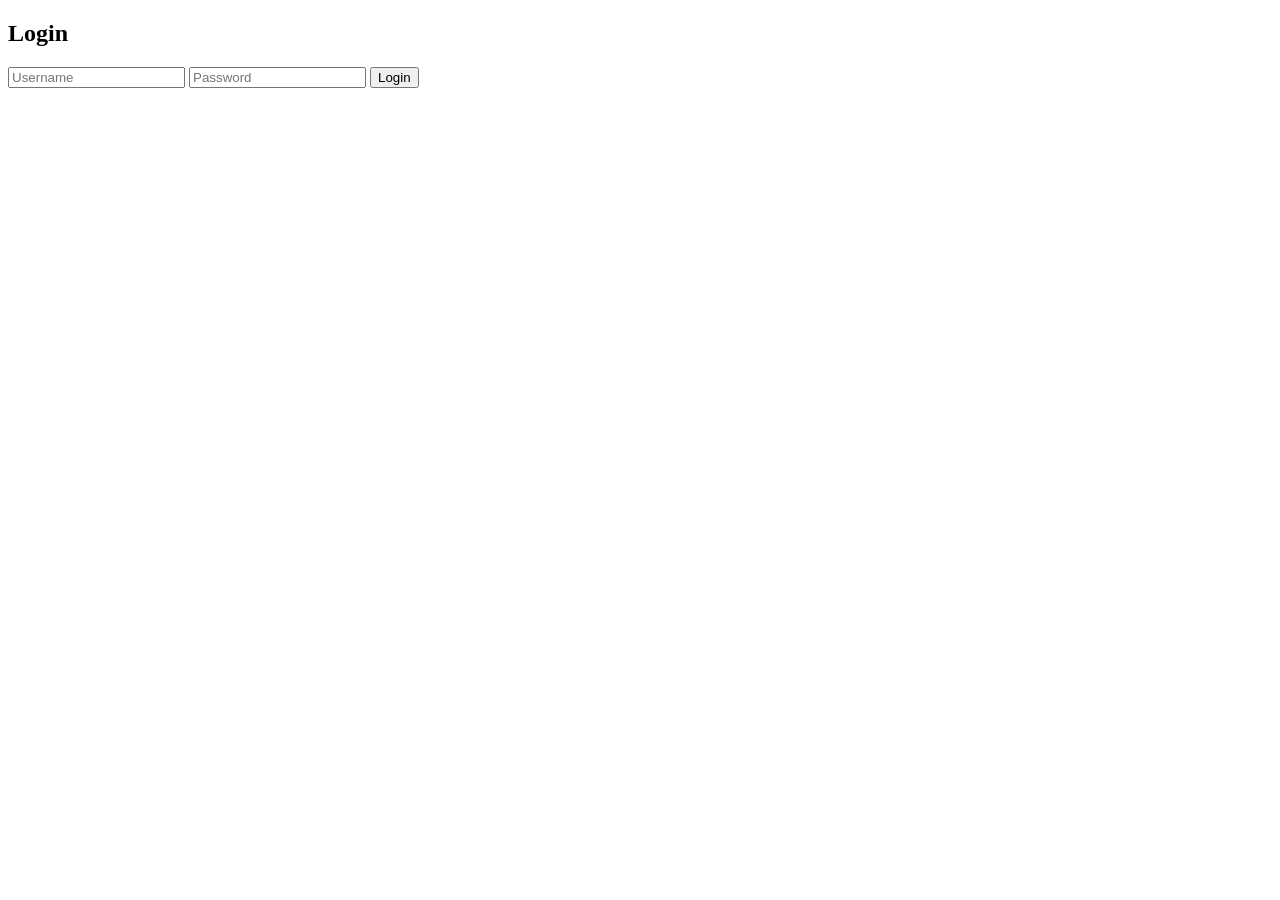
==== index.html @ 1248a464 "first commit" ====
<!DOCTYPE html>
<html lang="en">
<head>
  <meta charset="UTF-8">
  <title>Job Application Tracker</title>
  <link rel="stylesheet" href="style.css">
</head>
<body>

  <div class="container">
    <h1>📋 Job Application Tracker</h1>
<form id="jobForm">

  <select id="company" required>
    <option value="">Select Company</option>
  </select>

  <select id="role" required>
    <option value="">Select Role</option>
  </select>

  

  <select id="status" required>
    <option value="Applied">Applied</option>
    <option value="Interview">Interview</option>
    <option value="Offer">Offer</option>
    <option value="Rejected">Rejected</option>
  </select>

  <select id="jobLevel" required>
    <option value="">Select Job Level</option>
    <option value="Intern">Intern</option>
    <option value="Junior">Junior</option>
    <option value="Mid">Mid</option>
    <option value="Senior">Senior</option>
    <option value="Lead">Lead</option>
  </select>

  <input type="date" id="date" required>
  <button type="submit" id="submitBtn">Add Job</button>

</form>

<table>
  <thead>
    <tr>
      <th>Company</th>
      <th>Role</th>
      <th>Status</th>
      <th>Date</th>
      <th>Job Level</th>
      <th>Action</th>
    </tr>
  </thead>
  <tbody id="jobList"></tbody>
</table>

<script src="script.js"></script>
---- style.css ----
body {
  font-family: Arial, sans-serif;
  background: #f4f6f8;
}

.container {
  width: 700px;
  margin: 40px auto;
  background: white;
  padding: 20px;
  border-radius: 8px;
}

h1 {
  text-align: center;
}

form {
  display: flex;
  gap: 10px;
  margin-bottom: 20px;
}

input, select, button {
  padding: 8px;
  font-size: 14px;
}

button {
  background: #007bff;
  color: white;
  border: none;
  cursor: pointer;
}

button:hover {
  background: #0056b3;
}

table {
  width: 100%;
  border-collapse: collapse;
}

th, td {
  border: 1px solid #ddd;
  padding: 10px;
  text-align: center;
}

th {
  background: #f0f0f0;
}

.delete-btn {
  background: red;
  color: white;
  border: none;
  padding: 5px 8px;
  cursor: pointer;
}

input[type="date"] {
  padding: 8px;
}
#sortBtn {
  padding: 8px 12px;
  margin-bottom: 10px;
  cursor: pointer;
}
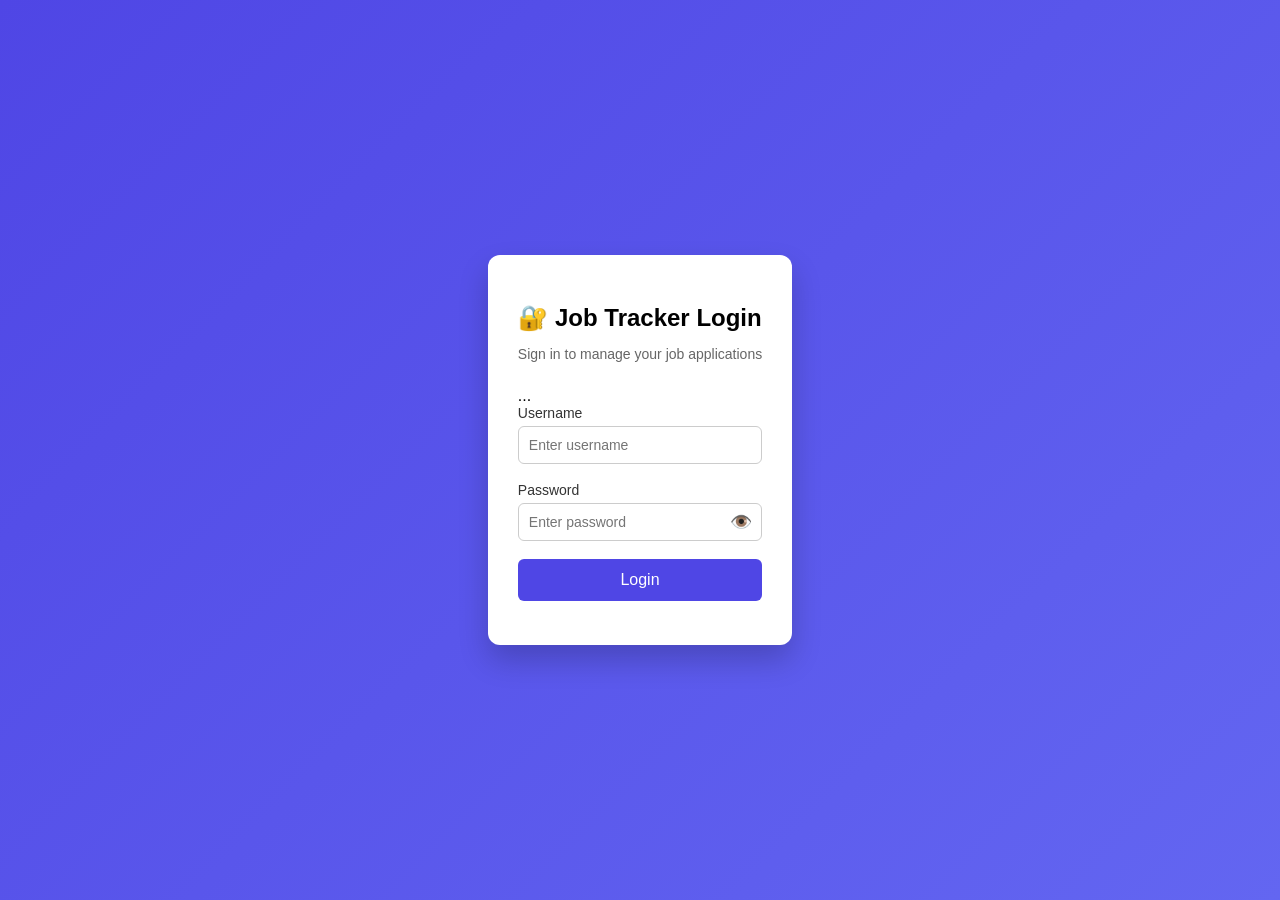
==== commit d5c1cb31: "add new folder and update some ui" ====
--- a/index.html
+++ b/index.html
@@ -1,7 +1,8 @@
 <!DOCTYPE html>
 <html lang="en">
 <head>
-  <meta charset="UTF-8">
+  <meta name="viewport" content="width=device-width, initial-scale=1.0">
+   <meta charset="UTF-8">
   <title>Job Application Tracker</title>
   <link rel="stylesheet" href="style.css">
 </head>
@@ -38,7 +39,10 @@
   </select>
 
   <input type="date" id="date" required>
-  <button type="submit" id="submitBtn">Add Job</button>
+  <button type="submit" id="submitBtn">
+  <span id="btnText">Add Job</span>
+  <span class="spinner"></span>
+</button>
 
 </form>
 
--- a/style.css
+++ b/style.css
@@ -68,3 +68,204 @@
   margin-bottom: 10px;
   cursor: pointer;
 }
+
+
+.company-cell {
+  display: flex;
+  align-items: center;
+  gap: 8px;
+}
+
+.company-logo {
+  width: 28px;
+  height: 28px;
+  object-fit: contain;
+}
+
+
+body {
+  animation: fadeIn 0.6s ease-in;
+}
+
+@keyframes fadeIn {
+  from {
+    opacity: 0;
+    transform: translateY(10px);
+  }
+  to {
+    opacity: 1;
+    transform: translateY(0);
+  }
+}
+
+
+.form-card {
+  background: rgba(255, 255, 255, 0.85);
+  backdrop-filter: blur(10px);
+  border-radius: 12px;
+  padding: 20px;
+  box-shadow: 0 10px 30px rgba(0,0,0,0.1);
+}
+button {
+  transition: all 0.2s ease;
+}
+
+button:hover {
+  transform: translateY(-2px);
+  box-shadow: 0 6px 15px rgba(0,0,0,0.2);
+}
+
+button:active {
+  transform: scale(0.95);
+}
+
+button {
+  transition: all 0.2s ease;
+}
+
+button:hover {
+  transform: translateY(-2px);
+  box-shadow: 0 6px 15px rgba(0,0,0,0.2);
+}
+
+button:active {
+  transform: scale(0.95);
+}
+
+tr {
+  animation: slideIn 0.4s ease;
+}
+
+@keyframes slideIn {
+  from {
+    opacity: 0;
+    transform: translateX(-10px);
+  }
+  to {
+    opacity: 1;
+    transform: translateX(0);
+  }
+}
+
+.company-logo {
+  width: 28px;
+  height: 28px;
+  margin-right: 8px;
+  transition: transform 0.3s ease;
+}
+
+.company-cell:hover .company-logo {
+  transform: scale(1.2) rotate(5deg);
+}
+
+.spinner {
+  display: none;
+  width: 16px;
+  height: 16px;
+  border: 2px solid #ccc;
+  border-top: 2px solid #333;
+  border-radius: 50%;
+  animation: spin 0.6s linear infinite;
+  margin-left: 8px;
+}
+
+@keyframes spin {
+  to { transform: rotate(360deg); }
+}
+
+
+/* -------- MOBILE RESPONSIVE -------- */
+@media (max-width: 768px) {
+
+  body {
+    padding: 10px;
+  }
+
+  .form-card {
+    padding: 15px;
+  }
+
+  form {
+    display: flex;
+    flex-direction: column;
+    gap: 12px;
+  }
+
+  input, select, button {
+    width: 100%;
+    font-size: 16px;
+  }
+
+  table {
+    display: block;
+    overflow-x: auto;
+    white-space: nowrap;
+  }
+
+  th, td {
+    font-size: 14px;
+    padding: 8px;
+  }
+
+  .company-cell {
+    display: flex;
+    align-items: center;
+    gap: 6px;
+  }
+
+  .company-logo {
+    width: 22px;
+    height: 22px;
+  }
+
+  button {
+    padding: 10px;
+  }
+}
+
+
+@media (max-width: 600px) {
+  table, thead, tbody, th, tr {
+    display: block;
+  }
+
+  thead {
+    display: none;
+  }
+
+  tr {
+    background: #fff;
+    margin-bottom: 12px;
+    border-radius: 10px;
+    padding: 10px;
+    box-shadow: 0 5px 10px rgba(0,0,0,0.1);
+  }
+
+  td {
+    display: flex;
+    justify-content: space-between;
+    padding: 6px 0;
+  }
+}
+body {
+  animation: fadeIn 0.6s ease-in;
+}
+
+@keyframes fadeIn {
+  from {
+    opacity: 0;
+    transform: translateY(10px);
+  }
+  to {
+    opacity: 1;
+    transform: translateY(0);
+  }
+}
+
+.form-card {
+  background: rgba(255, 255, 255, 0.85);
+  backdrop-filter: blur(10px);
+  border-radius: 12px;
+  padding: 20px;
+  box-shadow: 0 10px 30px rgba(0,0,0,0.1);
+}
